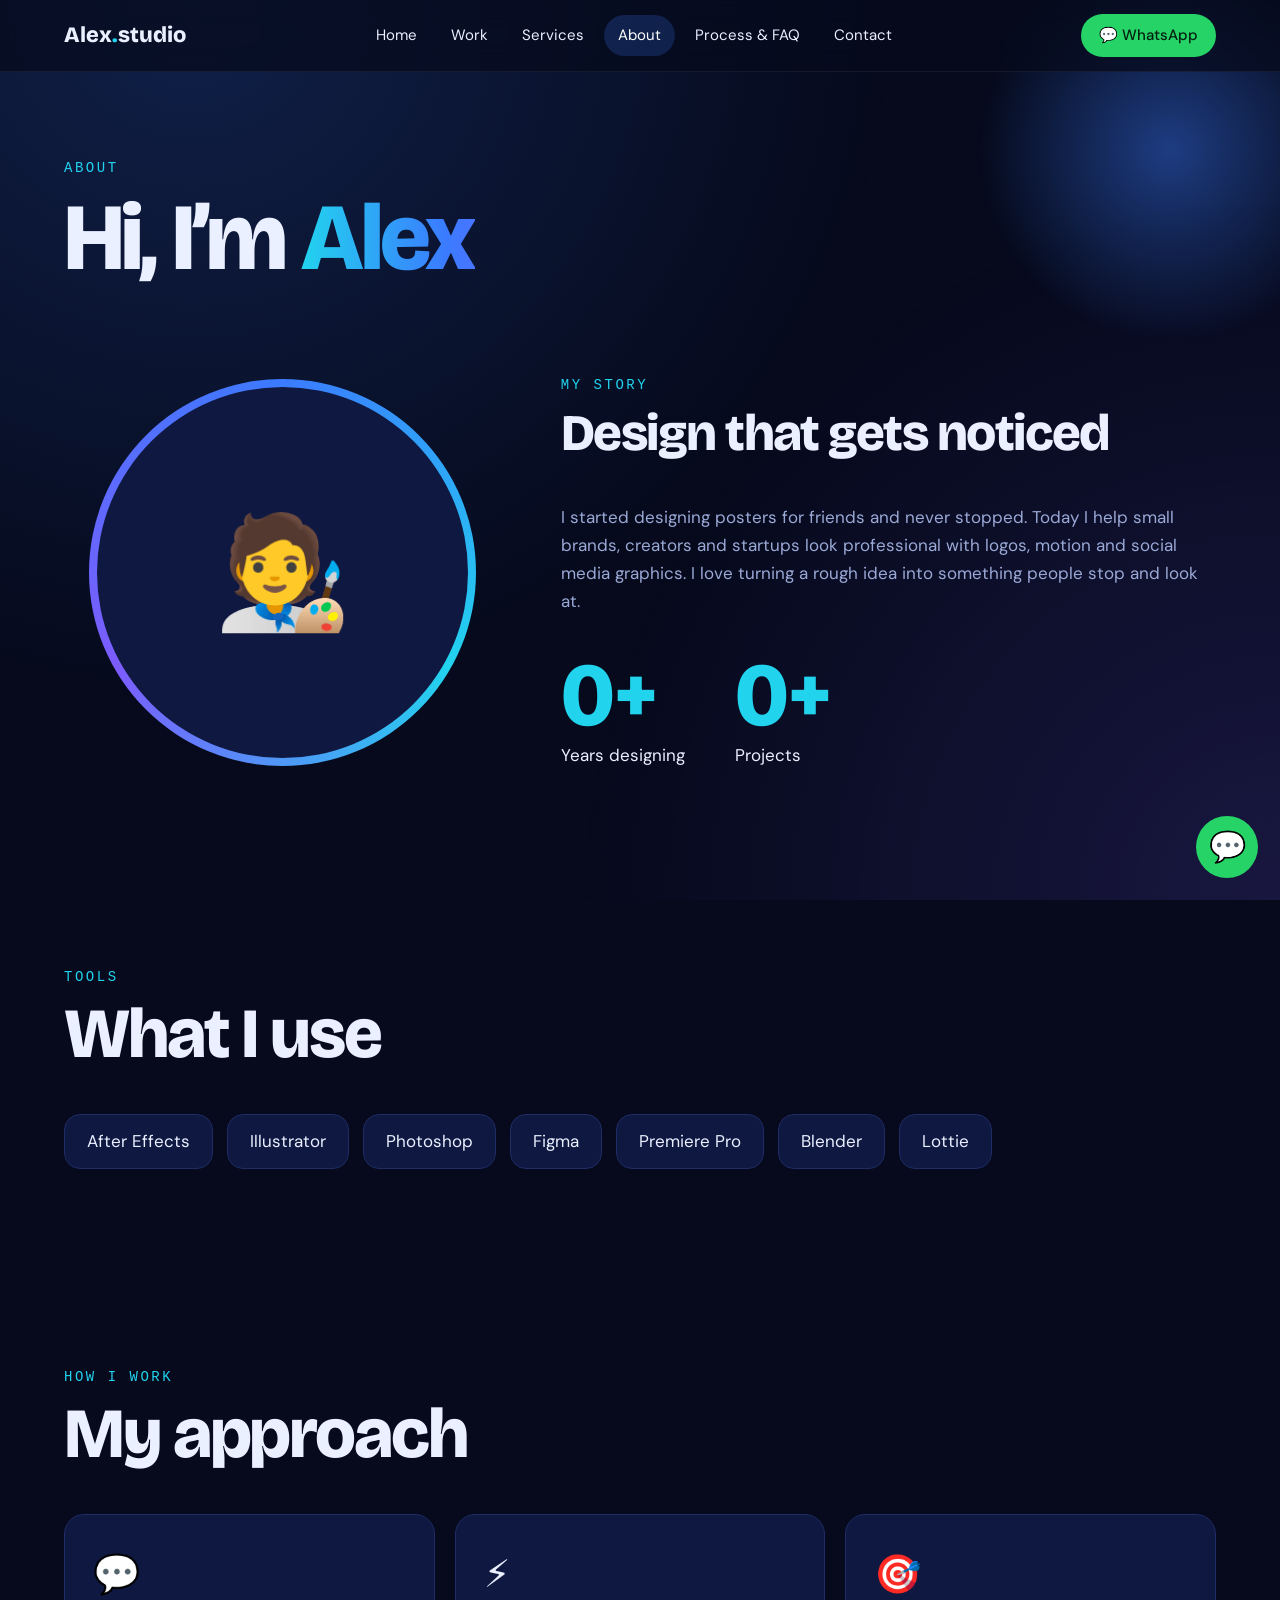
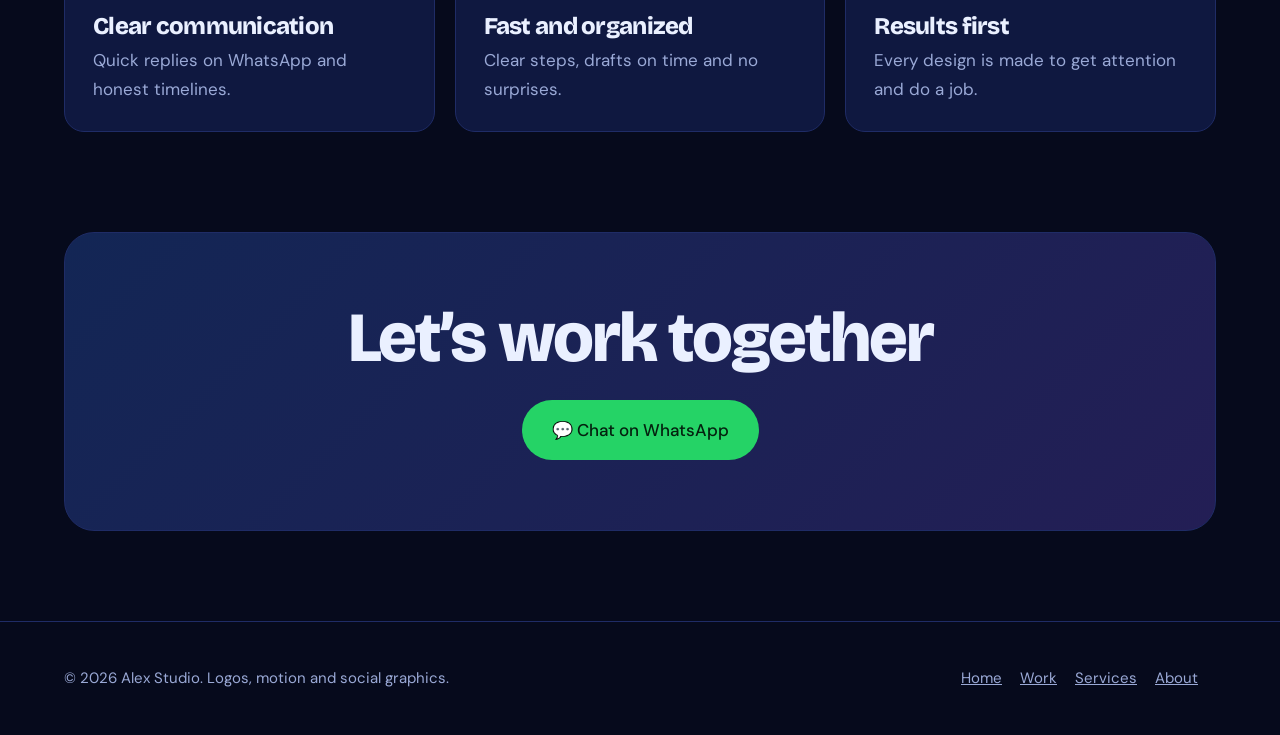
==== about.html @ ba4b5d7b "Add files via upload" ====
<!DOCTYPE html>
<html lang="en"><head><meta charset="utf-8"><meta name="viewport" content="width=device-width, initial-scale=1">
<title>About | Alex Studio</title>
<link href="https://fonts.googleapis.com/css2?family=Bricolage+Grotesque:opsz,wght@12..96,400;12..96,800&family=DM+Sans:wght@400;500&display=swap" rel="stylesheet">
<link rel="stylesheet" href="style.css"></head><body>
<div id="bar"></div>
<nav><a class="logo" href="index.html">Alex<i>.</i>studio</a><div class="links"><a href="index.html">Home</a><a href="work.html">Work</a><a href="services.html">Services</a><a href="about.html" aria-current=page>About</a><a href="process.html">Process & FAQ</a><a href="contact.html">Contact</a></div><a class="btn wa sm" href="https://wa.me/919999999999?text=Hi%21%20I%20saw%20your%20portfolio%20and%20want%20to%20work%20with%20you." target="_blank" rel="noopener">💬 WhatsApp</a></nav>
<header class="ph"><span class="kick">About</span><h1><span class="w" style="--i:0">Hi,</span> <span class="w" style="--i:1">I’m</span> <span class="w grad" style="--i:2">Alex</span> </h1></header>
<section class="sec" style="padding-top:20px"><div class="two"><div class="photo rv"><div>🧑‍🎨</div><!-- Use your photo: replace the line above with <img src="images/me.jpg" alt="Alex"> --></div>
<div class="rv"><span class="kick">My story</span><h2 style="font-size:clamp(30px,4vw,52px)">Design that gets noticed</h2><p>I started designing posters for friends and never stopped. Today I help small brands, creators and startups look professional with logos, motion and social media graphics. I love turning a rough idea into something people stop and look at.</p>
<div class="stats"><div class="rv"><b class="num" style="--t:5"></b>Years designing</div><div class="rv"><b class="num" style="--t:150"></b>Projects</div></div></div></div></section>
<section class="sec"><span class="kick rv">Tools</span><h2 class="rv">What I use</h2><div class="tools"><span style="--k:0">After Effects</span><span style="--k:1">Illustrator</span><span style="--k:2">Photoshop</span><span style="--k:3">Figma</span><span style="--k:4">Premiere Pro</span><span style="--k:5">Blender</span><span style="--k:6">Lottie</span></div></section>
<section class="sec"><span class="kick rv">How I work</span><h2 class="rv">My approach</h2><div class="how"><div class="rv"><span>💬</span><h3>Clear communication</h3><p>Quick replies on WhatsApp and honest timelines.</p></div><div class="rv"><span>⚡</span><h3>Fast and organized</h3><p>Clear steps, drafts on time and no surprises.</p></div><div class="rv"><span>🎯</span><h3>Results first</h3><p>Every design is made to get attention and do a job.</p></div></div></section><div class="cta-box rv"><h2>Let’s work together</h2><a class="btn wa" href="https://wa.me/919999999999?text=Let%E2%80%99s%20work%20together" target="_blank" rel="noopener">💬 Chat on WhatsApp</a></div>
<a class="wa-float" href="https://wa.me/919999999999?text=Hi%21%20I%20saw%20your%20portfolio%20and%20want%20to%20work%20with%20you." target="_blank" rel="noopener" aria-label="Chat on WhatsApp">💬</a>
<footer><div>© 2026 Alex Studio. Logos, motion and social graphics.</div><div><a href="index.html">Home</a><a href="work.html">Work</a><a href="services.html">Services</a><a href="about.html">About</a></div></footer>
</body></html>
---- style.css ----
/* ===== EASY SETUP: colors ===== */
:root{--bg:#060A1C;--card:#0F1840;--line:#1F2C66;--ink:#EAF0FF;--mut:#9AA9D6;--blue:#3B7BFF;--cyan:#22D3EE;--vio:#7C5CFF;--wa:#25D366;color-scheme:dark}
@property --n{syntax:'<integer>';initial-value:0;inherits:false}
*{box-sizing:border-box;margin:0}
html{scroll-behavior:smooth}
body{background:var(--bg);color:var(--ink);font:400 17px/1.65 'DM Sans',system-ui,sans-serif;overflow-x:hidden}
body::before{content:"";position:fixed;inset:0;z-index:-1;pointer-events:none;background:radial-gradient(circle at 15% 0,rgba(59,123,255,.2),transparent 50%),radial-gradient(circle at 100% 100%,rgba(124,92,255,.16),transparent 45%)}
h1,h2,h3,.d{font-family:'Bricolage Grotesque',Georgia,sans-serif;font-weight:800;line-height:1.02;letter-spacing:-.03em}
a{color:inherit}
p{color:var(--mut)}
/* progress + page transition */
#bar{position:fixed;top:0;left:0;height:4px;width:100%;background:linear-gradient(90deg,var(--blue),var(--cyan));transform:scaleX(0);transform-origin:left;z-index:90}
@supports (animation-timeline:scroll()){#bar{animation:grow linear both;animation-timeline:scroll()}}
@keyframes grow{to{transform:scaleX(1)}}
@view-transition{navigation:auto}
::view-transition-old(root){animation:.3s both vo}
::view-transition-new(root){animation:.5s cubic-bezier(.2,.9,.3,1) both vi}
@keyframes vo{to{opacity:0;transform:scale(.98)}}
@keyframes vi{from{opacity:0;transform:translateY(40px)}}
/* nav */
nav{position:fixed;top:0;left:0;right:0;z-index:80;display:flex;align-items:center;justify-content:space-between;gap:16px;padding:14px 5vw;background:rgba(6,10,28,.72);backdrop-filter:blur(14px);border-bottom:1px solid rgba(255,255,255,.06);view-transition-name:nav}
nav .logo{font:800 22px 'Bricolage Grotesque',sans-serif;text-decoration:none}
nav .logo i{font-style:normal;color:var(--cyan)}
nav .links{display:flex;gap:6px;overflow-x:auto;scrollbar-width:none}
nav .links a{padding:8px 14px;border-radius:99px;text-decoration:none;font-size:15px;white-space:nowrap;transition:background .3s,color .3s}
nav .links a:hover,nav a[aria-current]{background:rgba(59,123,255,.2);color:#fff}
/* buttons */
.btn{display:inline-flex;align-items:center;gap:10px;padding:16px 30px;border-radius:99px;font-weight:500;text-decoration:none;color:#fff;background:linear-gradient(135deg,var(--blue),var(--vio));position:relative;overflow:hidden;border:0;font-size:17px;cursor:pointer;font-family:inherit;transition:transform .3s cubic-bezier(.2,1.5,.4,1),box-shadow .3s}
.btn::after{content:"";position:absolute;top:0;left:-80%;width:50%;height:100%;background:linear-gradient(100deg,transparent,rgba(255,255,255,.4),transparent);transform:skewX(-20deg);transition:left .6s}
.btn:hover{transform:translateY(-4px) scale(1.04);box-shadow:0 14px 34px -8px var(--blue)}
.btn:hover::after{left:140%}
.btn.wa{background:var(--wa);color:#04210f}
.btn.wa:hover{box-shadow:0 14px 34px -8px var(--wa)}
.btn.ghost{background:none;border:2px solid var(--line)}
.btn.sm{padding:9px 18px;font-size:15px}
.wa-float{position:fixed;right:22px;bottom:22px;z-index:85;width:62px;height:62px;border-radius:50%;background:var(--wa);display:grid;place-items:center;font-size:30px;text-decoration:none;animation:pop .8s 1s cubic-bezier(.2,1.6,.4,1) both,ring 2s 2s infinite}
@keyframes pop{from{transform:scale(0)}}
@keyframes ring{0%{box-shadow:0 0 0 0 rgba(37,211,102,.7)}100%{box-shadow:0 0 0 24px rgba(37,211,102,0)}}
/* hero + reel */
.hero{min-height:100vh;min-height:100svh;display:flex;flex-direction:column;justify-content:center;padding:130px 5vw 90px;position:relative;overflow:hidden}
.hero>*:not(.reel){position:relative;z-index:2}
.reel{position:absolute;inset:0;z-index:0;overflow:hidden}
.reel::after{content:"";position:absolute;inset:0;background:linear-gradient(90deg,var(--bg) 5%,rgba(6,10,28,.55) 60%,rgba(6,10,28,.8)),linear-gradient(0deg,var(--bg),transparent 30%)}
.row{position:absolute;left:0;display:flex;gap:18px;width:max-content;animation:slide 42s linear infinite}
.r1{top:5%}.r2{top:36%;animation-direction:reverse;animation-duration:52s}.r3{top:67%;animation-duration:46s}
@keyframes slide{to{transform:translateX(-50%)}}
.fr{width:270px;height:160px;border-radius:14px;background:var(--g);display:grid;place-items:center;font-size:58px;opacity:.6;border:2px solid rgba(255,255,255,.1);animation:flick 4s infinite}
.fr:nth-child(2n){animation-delay:-1.3s}
@keyframes flick{50%{opacity:.4}}
.play{position:absolute;top:0;bottom:0;width:2px;background:var(--cyan);box-shadow:0 0 18px var(--cyan);z-index:1;animation:scan 9s linear infinite}
@keyframes scan{from{left:0}to{left:100%}}
.rec{position:absolute;top:96px;right:5vw;z-index:2;font:500 14px monospace;color:var(--cyan);letter-spacing:.1em}
.rec::before{content:"● ";color:#ff4d6d;animation:blink 1s steps(2) infinite}
@keyframes blink{50%{opacity:0}}
.hero h1,.ph h1{font-size:clamp(40px,7.4vw,112px);max-width:15em}
.w{display:inline-block;opacity:0;transform:translateY(60%) rotate(5deg);animation:wd .8s cubic-bezier(.2,1.4,.4,1) forwards;animation-delay:calc(var(--i)*90ms + 150ms)}
@keyframes wd{to{opacity:1;transform:none}}
.grad{background:linear-gradient(90deg,var(--cyan),var(--blue),var(--vio),var(--cyan));background-size:250% 100%;-webkit-background-clip:text;background-clip:text;color:transparent;animation:wd .8s forwards,shift 5s linear infinite}
@keyframes shift{to{background-position:250% 0}}
.sub{max-width:36ch;font-size:clamp(18px,2vw,23px);margin:26px 0 34px;opacity:0;animation:fade 1s 1.6s forwards}
.cta{display:flex;gap:14px;flex-wrap:wrap;opacity:0;animation:fade 1s 1.9s forwards}
@keyframes fade{to{opacity:1}}
/* sections */
.sec{padding:100px 5vw}
.kick{color:var(--cyan);font:500 14px monospace;letter-spacing:.18em;text-transform:uppercase;margin-bottom:14px;display:block}
h2{font-size:clamp(36px,5.5vw,76px);margin-bottom:44px}
.ph{padding:160px 5vw 70px;position:relative;overflow:hidden}
.ph::after{content:"";position:absolute;width:420px;height:420px;border-radius:50%;right:-100px;top:-60px;background:radial-gradient(var(--blue),transparent 65%);opacity:.45;animation:drift 9s ease-in-out infinite alternate}
@keyframes drift{to{transform:translate(-60px,50px) scale(1.2)}}
.ph p{max-width:46ch;margin-top:22px;font-size:20px}
/* marquee */
.mq{overflow:hidden;white-space:nowrap;border-block:1px solid var(--line);padding:18px 0;background:rgba(15,24,64,.5)}
.mq div{display:inline-block;animation:mq 28s linear infinite;font:800 26px 'Bricolage Grotesque',sans-serif;color:var(--mut)}
.mq:hover div{animation-play-state:paused}
@keyframes mq{to{transform:translateX(-50%)}}
/* scroll reveal */
@supports (animation-timeline:view()){.rv{animation:rv linear both;animation-timeline:view();animation-range:entry 0% entry 45%}}
@keyframes rv{from{opacity:0;transform:translateY(70px) scale(.95)}to{opacity:1;transform:none}}
/* work cards */
.grid{display:grid;grid-template-columns:repeat(auto-fill,minmax(min(100%,330px),1fr));gap:26px}
.card{display:block;text-decoration:none;border-radius:22px;background:var(--card);border:1px solid var(--line);overflow:hidden;transition:transform .4s cubic-bezier(.2,1.4,.4,1),box-shadow .4s,border-color .4s;animation:cardin .6s both}
@keyframes cardin{from{opacity:0;transform:scale(.9) translateY(30px)}}
.card:hover{transform:translateY(-12px) rotate(-1deg);border-color:var(--blue);box-shadow:0 30px 60px -25px var(--blue)}
.th{height:230px;background:var(--g);display:grid;place-items:center;font-size:92px;position:relative;overflow:hidden}
.th span{animation:fl 5s ease-in-out infinite}
.card:hover .th span{animation:fl 1.5s ease-in-out infinite}
@keyframes fl{50%{transform:translateY(-16px) rotate(8deg) scale(1.08)}}
.th::after{content:"";position:absolute;top:0;left:-80%;width:50%;height:100%;background:linear-gradient(100deg,transparent,rgba(255,255,255,.35),transparent);transform:skewX(-20deg);transition:left .7s}
.card:hover .th::after{left:140%}
.cb{padding:20px 24px 24px}
.tag{font:500 12px monospace;color:var(--cyan);letter-spacing:.1em;text-transform:uppercase}
.cb h3{font-size:26px;margin:6px 0 10px}
.cb em{font-style:normal;color:var(--blue);display:inline-block;transition:transform .3s}
.card:hover em{transform:translateX(8px)}
/* pure-CSS filters */
.fi{position:absolute;opacity:0;pointer-events:none}
.chips{display:flex;gap:10px;flex-wrap:wrap;margin-bottom:36px}
.chips label{padding:10px 22px;border-radius:99px;border:2px solid var(--line);cursor:pointer;transition:.3s}
.chips label:hover{border-color:var(--blue);transform:translateY(-3px)}
#f-all:checked~.chips [for=f-all],#f-gd:checked~.chips [for=f-gd],#f-mg:checked~.chips [for=f-mg],#f-la:checked~.chips [for=f-la],#f-sm:checked~.chips [for=f-sm]{background:var(--blue);border-color:var(--blue);color:#fff}
#f-gd:checked~.grid .card:not(.gd),#f-mg:checked~.grid .card:not(.mg),#f-la:checked~.grid .card:not(.la),#f-sm:checked~.grid .card:not(.sm){display:none}
/* services */
.svs{display:grid;gap:26px}
.sv{display:grid;grid-template-columns:1.1fr 1fr;gap:34px;padding:36px;border-radius:26px;background:var(--card);border:1px solid var(--line);position:relative;overflow:hidden;transition:border-color .4s,transform .4s}
.sv:hover{border-color:var(--cyan);transform:scale(1.01)}
.sv::before{content:"";position:absolute;width:300px;height:300px;left:-100px;top:-100px;background:radial-gradient(var(--blue),transparent 70%);opacity:0;transition:opacity .5s}
.sv:hover::before{opacity:.35}
.sv>*{position:relative}
.ic{font-size:54px;display:inline-block;animation:wig 3s ease-in-out infinite}
@keyframes wig{0%,100%{transform:rotate(0)}10%{transform:rotate(14deg)}20%{transform:rotate(-12deg)}30%{transform:rotate(0)}}
.sv h3{font-size:34px;margin:8px 0 10px}
.meta{display:flex;gap:12px;flex-wrap:wrap;margin:18px 0}
.meta b{padding:8px 16px;border-radius:99px;background:rgba(34,211,238,.12);color:var(--cyan);font-weight:500;font-size:15px}
.sv ul{list-style:none;padding:0;margin-bottom:20px}
.sv li{padding:6px 0 6px 32px;position:relative;opacity:0;animation:fade .5s forwards;animation-delay:calc(var(--k)*.12s + .3s)}
.sv li::before{content:"✓";position:absolute;left:0;color:var(--cyan);font-weight:700}
.sv h4{font:500 14px monospace;letter-spacing:.14em;color:var(--cyan);margin-bottom:8px}
.mini{display:grid;grid-template-columns:repeat(auto-fit,minmax(200px,1fr));gap:20px}
.mini a{padding:28px;border-radius:20px;background:var(--card);border:1px solid var(--line);text-decoration:none;transition:.35s}
.mini a:hover{transform:translateY(-10px);border-color:var(--cyan)}
.mini span{font-size:40px;display:block}.mini b{font:800 22px 'Bricolage Grotesque'}
/* about */
.two{display:grid;grid-template-columns:minmax(260px,.8fr) 1.2fr;gap:60px;align-items:center}
.photo{width:min(380px,85%);aspect-ratio:1;position:relative;margin:auto}
.photo::before{content:"";position:absolute;inset:-8px;border-radius:50%;background:conic-gradient(var(--blue),var(--cyan),var(--vio),var(--blue));animation:spin 6s linear infinite}
@keyframes spin{to{transform:rotate(360deg)}}
.photo>*{position:relative;width:100%;height:100%;border-radius:50%;object-fit:cover;background:var(--card);display:grid;place-items:center;font-size:110px}
.tools{display:flex;flex-wrap:wrap;gap:14px}
.tools span{padding:12px 22px;border-radius:16px;background:var(--card);border:1px solid var(--line);animation:fl 4s ease-in-out infinite;animation-delay:calc(var(--k)*-.6s);transition:border-color .3s}
.tools span:hover{border-color:var(--cyan)}
.how{display:grid;grid-template-columns:repeat(auto-fit,minmax(240px,1fr));gap:20px}
.how div,.info div{padding:28px;border-radius:20px;background:var(--card);border:1px solid var(--line);transition:.35s}
.how div:hover,.info div:hover{transform:translateY(-8px);border-color:var(--blue)}
.how span{font-size:38px}.how h3,.info h3{font-size:24px;margin:8px 0}
.stats{display:flex;flex-wrap:wrap;gap:50px;margin-top:36px}
.num{display:block;font:800 clamp(50px,7vw,90px)/1 'Bricolage Grotesque',sans-serif;color:var(--cyan);counter-reset:n var(--n);animation:count 1.8s ease-out both}
.num::before{content:counter(n) var(--s,"+")}
@supports (animation-timeline:view()){.num{animation-timeline:view();animation-range:entry 20% cover 30%}}
@keyframes count{from{--n:0}to{--n:var(--t)}}
/* process */
.steps{position:relative;max-width:820px;padding-left:76px}
.steps::before{content:"";position:absolute;left:27px;top:0;bottom:0;width:4px;border-radius:4px;background:linear-gradient(var(--blue),var(--cyan));transform-origin:top;transform:scaleY(1)}
@supports (animation-timeline:view()){.steps::before{animation:dr linear both;animation-timeline:view();animation-range:entry 10% cover 60%}}
@keyframes dr{from{transform:scaleY(0)}}
.step{position:relative;padding-bottom:46px;counter-increment:s}
.step::before{content:counter(s);position:absolute;left:-76px;top:0;width:58px;height:58px;border-radius:50%;background:var(--card);border:3px solid var(--cyan);display:grid;place-items:center;font:800 24px 'Bricolage Grotesque',sans-serif}
.step h3{font-size:30px;margin-bottom:6px}
@supports (animation-timeline:view()){.step{animation:rvl linear both;animation-timeline:view();animation-range:entry 0% entry 50%}}
@keyframes rvl{from{opacity:0;transform:translateX(-70px)}}
.info{display:grid;grid-template-columns:repeat(auto-fit,minmax(260px,1fr));gap:20px}
details{border:1px solid var(--line);border-radius:18px;background:var(--card);margin-bottom:14px;transition:border-color .3s;max-width:820px}
details:hover,details[open]{border-color:var(--blue)}
summary{padding:22px 26px;cursor:pointer;font:800 21px 'Bricolage Grotesque',sans-serif;list-style:none;display:flex;justify-content:space-between;gap:16px}
summary::-webkit-details-marker{display:none}
summary::after{content:"+";color:var(--cyan);font-size:30px;line-height:.8;transition:transform .4s}
details[open] summary::after{transform:rotate(135deg)}
details p{padding:0 26px 24px;animation:drop .5s both}
@keyframes drop{from{opacity:0;transform:translateY(-14px)}}
/* project page */
.hero2{height:min(46vh,420px);border-radius:26px;background:var(--g);display:grid;place-items:center;font-size:min(30vw,190px);margin-top:36px;overflow:hidden;position:relative}
.hero2 span{animation:fl 5s ease-in-out infinite}
.hero2::after{content:"";position:absolute;top:0;bottom:0;width:3px;background:#fff;opacity:.7;animation:scan 5s linear infinite}
.pn{display:flex;justify-content:space-between;gap:14px;flex-wrap:wrap;margin-top:40px}
.cta-box{text-align:center;padding:70px 5vw;margin:0 5vw 90px;border-radius:30px;background:linear-gradient(135deg,rgba(59,123,255,.25),rgba(124,92,255,.25));border:1px solid var(--line);position:relative;overflow:hidden}
.cta-box h2{margin-bottom:26px}
/* contact */
form{display:grid;gap:30px;max-width:620px}
.f{position:relative}
.f input,.f textarea{width:100%;background:none;border:0;border-bottom:3px solid var(--line);font:inherit;font-size:20px;padding:24px 0 8px;color:var(--ink);outline:0;resize:vertical}
.f label{position:absolute;left:0;top:24px;color:var(--mut);pointer-events:none;transition:.3s cubic-bezier(.2,1.4,.4,1);transform-origin:left}
.f input:focus+label,.f input:not(:placeholder-shown)+label,.f textarea:focus+label,.f textarea:not(:placeholder-shown)+label{transform:translateY(-26px) scale(.75);color:var(--cyan)}
.f::after{content:"";position:absolute;left:0;bottom:0;height:3px;width:100%;background:var(--cyan);transform:scaleX(0);transform-origin:left;transition:transform .45s}
.f:focus-within::after{transform:scaleX(1)}
.dot{display:inline-block;width:12px;height:12px;border-radius:50%;background:var(--wa);margin-right:10px;animation:ring 1.6s infinite}
.cgrid{display:grid;grid-template-columns:1fr 1fr;gap:60px}
.cl{display:grid;gap:14px;margin-top:26px}
.cl a{padding:18px 24px;border-radius:18px;background:var(--card);border:1px solid var(--line);text-decoration:none;transition:.3s}
.cl a:hover{transform:translateX(12px);border-color:var(--cyan)}
footer{border-top:1px solid var(--line);padding:44px 5vw;display:flex;justify-content:space-between;gap:20px;flex-wrap:wrap;color:var(--mut);font-size:15px}
footer a{margin-right:18px}
@media (max-width:780px){.sv,.two,.cgrid{grid-template-columns:1fr}.rec{display:none}nav .btn{display:none}}
@media (prefers-reduced-motion:reduce){*,*::before,*::after{animation:none!important;transition:none!important}.w,.sub,.cta,.sv li{opacity:1;transform:none}.num{--n:var(--t)}}
.grad{animation-delay:calc(var(--i)*90ms + 150ms),0s}
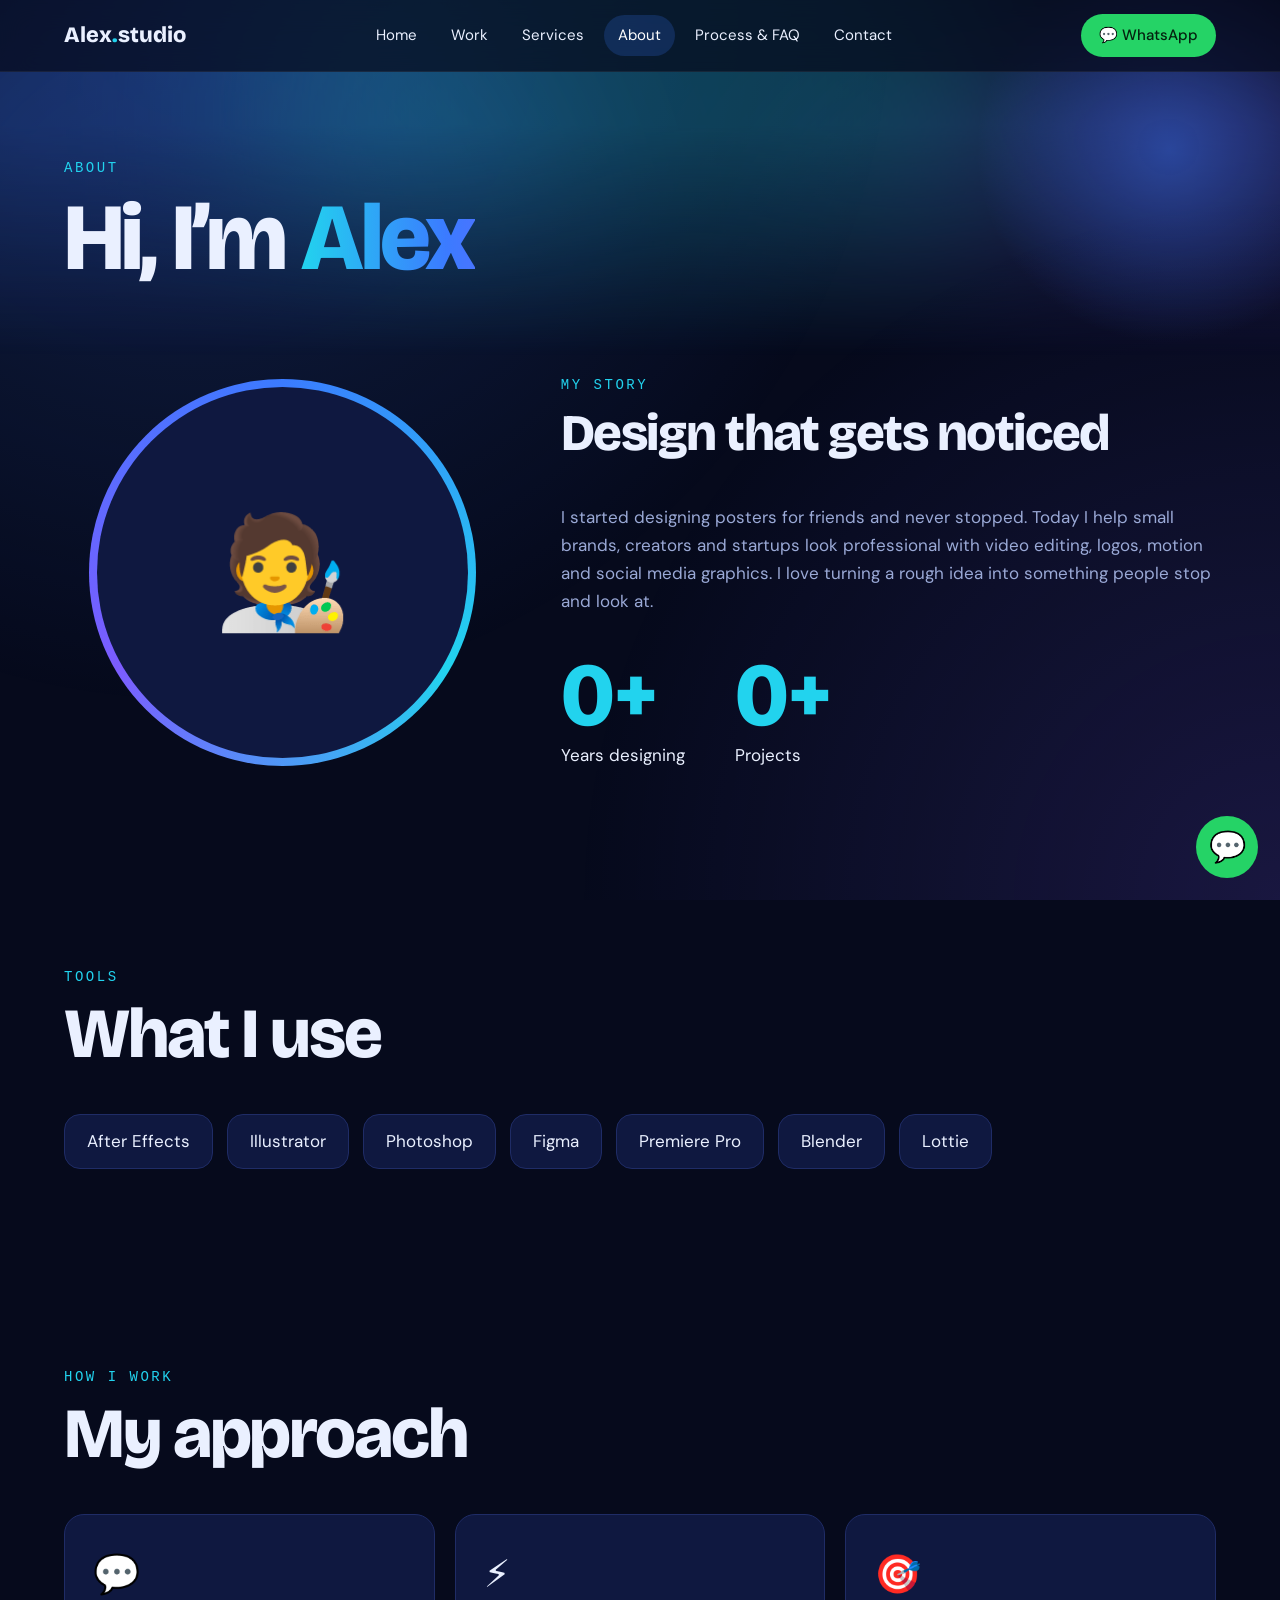
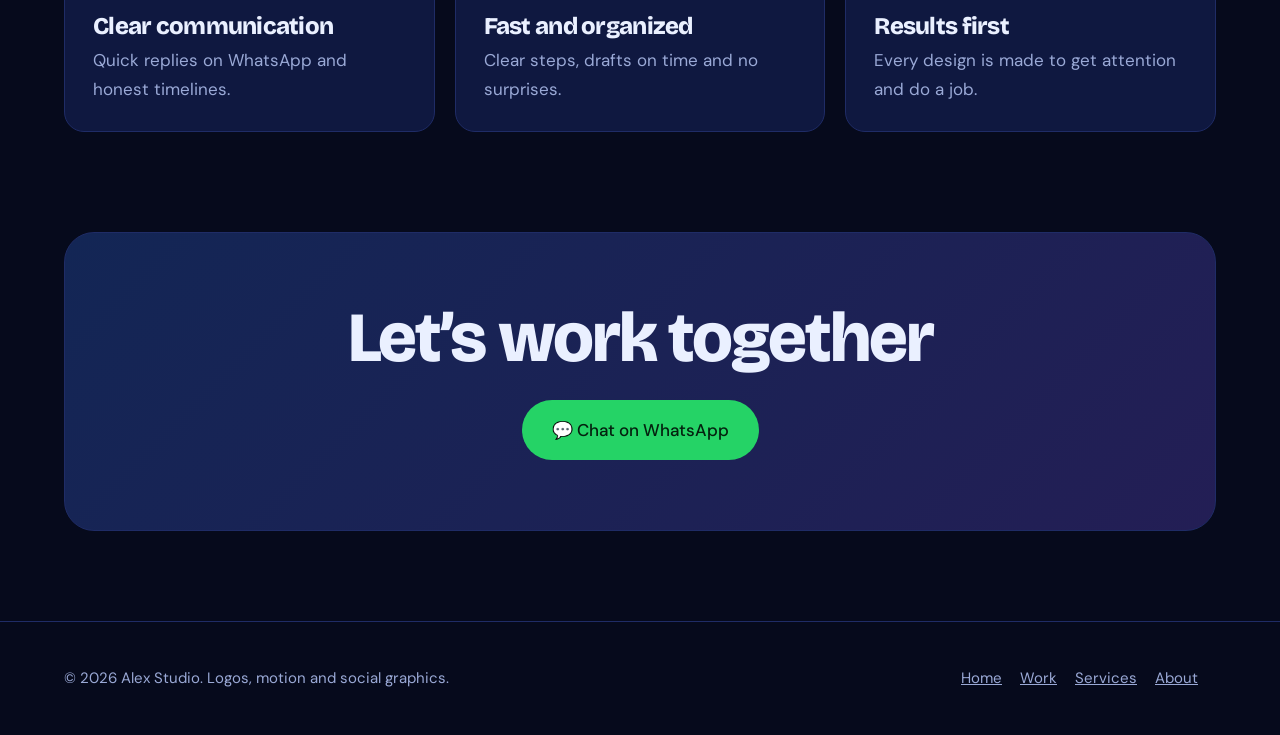
==== commit 5d6095a6: "Update site with animated backgrounds" ====
--- a/about.html
+++ b/about.html
@@ -5,9 +5,9 @@
 <link rel="stylesheet" href="style.css"></head><body>
 <div id="bar"></div>
 <nav><a class="logo" href="index.html">Alex<i>.</i>studio</a><div class="links"><a href="index.html">Home</a><a href="work.html">Work</a><a href="services.html">Services</a><a href="about.html" aria-current=page>About</a><a href="process.html">Process & FAQ</a><a href="contact.html">Contact</a></div><a class="btn wa sm" href="https://wa.me/919999999999?text=Hi%21%20I%20saw%20your%20portfolio%20and%20want%20to%20work%20with%20you." target="_blank" rel="noopener">💬 WhatsApp</a></nav>
-<header class="ph"><span class="kick">About</span><h1><span class="w" style="--i:0">Hi,</span> <span class="w" style="--i:1">I’m</span> <span class="w grad" style="--i:2">Alex</span> </h1></header>
+<header class="ph"><div class="scn a1 bgp"><i></i><i></i><i></i></div><span class="kick">About</span><h1><span class="w" style="--i:0">Hi,</span> <span class="w" style="--i:1">I’m</span> <span class="w grad" style="--i:2">Alex</span> </h1></header>
 <section class="sec" style="padding-top:20px"><div class="two"><div class="photo rv"><div>🧑‍🎨</div><!-- Use your photo: replace the line above with <img src="images/me.jpg" alt="Alex"> --></div>
-<div class="rv"><span class="kick">My story</span><h2 style="font-size:clamp(30px,4vw,52px)">Design that gets noticed</h2><p>I started designing posters for friends and never stopped. Today I help small brands, creators and startups look professional with logos, motion and social media graphics. I love turning a rough idea into something people stop and look at.</p>
+<div class="rv"><span class="kick">My story</span><h2 style="font-size:clamp(30px,4vw,52px)">Design that gets noticed</h2><p>I started designing posters for friends and never stopped. Today I help small brands, creators and startups look professional with video editing, logos, motion and social media graphics. I love turning a rough idea into something people stop and look at.</p>
 <div class="stats"><div class="rv"><b class="num" style="--t:5"></b>Years designing</div><div class="rv"><b class="num" style="--t:150"></b>Projects</div></div></div></div></section>
 <section class="sec"><span class="kick rv">Tools</span><h2 class="rv">What I use</h2><div class="tools"><span style="--k:0">After Effects</span><span style="--k:1">Illustrator</span><span style="--k:2">Photoshop</span><span style="--k:3">Figma</span><span style="--k:4">Premiere Pro</span><span style="--k:5">Blender</span><span style="--k:6">Lottie</span></div></section>
 <section class="sec"><span class="kick rv">How I work</span><h2 class="rv">My approach</h2><div class="how"><div class="rv"><span>💬</span><h3>Clear communication</h3><p>Quick replies on WhatsApp and honest timelines.</p></div><div class="rv"><span>⚡</span><h3>Fast and organized</h3><p>Clear steps, drafts on time and no surprises.</p></div><div class="rv"><span>🎯</span><h3>Results first</h3><p>Every design is made to get attention and do a job.</p></div></div></section><div class="cta-box rv"><h2>Let’s work together</h2><a class="btn wa" href="https://wa.me/919999999999?text=Let%E2%80%99s%20work%20together" target="_blank" rel="noopener">💬 Chat on WhatsApp</a></div>
--- a/style.css
+++ b/style.css
@@ -181,3 +181,40 @@
 @media (max-width:780px){.sv,.two,.cgrid{grid-template-columns:1fr}.rec{display:none}nav .btn{display:none}}
 @media (prefers-reduced-motion:reduce){*,*::before,*::after{animation:none!important;transition:none!important}.w,.sub,.cta,.sv li{opacity:1;transform:none}.num{--n:var(--t)}}
 .grad{animation-delay:calc(var(--i)*90ms + 150ms),0s}
+
+/* ===== 5 ANIMATED BACKGROUND SCENES ===== */
+.scn{position:absolute;inset:0;overflow:hidden;pointer-events:none}
+.hs{opacity:0;animation:cyc 30s infinite;animation-delay:calc(var(--s)*6s)}
+@keyframes cyc{0%{opacity:0}3%,20%{opacity:1}23%,100%{opacity:0}}
+.bgp{opacity:.5;-webkit-mask-image:linear-gradient(#000 35%,transparent);mask-image:linear-gradient(#000 35%,transparent)}
+.ph>*:not(.scn){position:relative;z-index:1}
+.vid{position:absolute;inset:0;width:100%;height:100%;object-fit:cover}
+.rec{width:290px;height:20px}
+.hl{position:absolute;right:0;white-space:nowrap;opacity:0;animation:cyc 30s infinite;animation-delay:calc(var(--s)*6s)}
+/* 1 aurora */
+.a1 i{position:absolute;width:60vmax;height:60vmax;border-radius:50%;filter:blur(90px);opacity:.5}
+.a1 i:nth-child(1){background:var(--blue);left:-15%;top:-30%;animation:d1 13s ease-in-out infinite alternate}
+.a1 i:nth-child(2){background:var(--vio);right:-20%;top:10%;animation:d2 17s ease-in-out infinite alternate}
+.a1 i:nth-child(3){background:var(--cyan);left:20%;bottom:-40%;animation:d3 15s ease-in-out infinite alternate}
+@keyframes d1{to{transform:translate(35vw,25vh) scale(1.25)}}
+@keyframes d2{to{transform:translate(-30vw,20vh) scale(.8)}}
+@keyframes d3{to{transform:translate(25vw,-25vh) scale(1.3)}}
+/* 2 editing timeline */
+.tr{position:absolute;left:0;display:flex;gap:10px;width:max-content;animation:slide var(--d) linear infinite}
+.tr b{display:block;width:var(--w);height:56px;border-radius:8px;background:var(--g);opacity:.6;border:1px solid rgba(255,255,255,.18)}
+/* 3 equalizer */
+.a3{display:flex;align-items:flex-end;gap:6px;padding:0 2vw}
+.a3 b{flex:1;height:calc(25% + var(--h)*1%);border-radius:6px 6px 0 0;background:linear-gradient(var(--cyan),var(--blue));opacity:.7;transform-origin:bottom;animation:eq var(--d) ease-in-out infinite alternate;animation-delay:calc(var(--k)*-.17s)}
+@keyframes eq{from{transform:scaleY(.1)}to{transform:scaleY(1)}}
+/* 4 pulse rings */
+.rg{position:absolute;left:68%;top:45%;width:12vmax;height:12vmax;border:2px solid var(--cyan);border-radius:50%;opacity:0;animation:rgo 7.2s linear infinite;animation-delay:calc(var(--k)*-1.2s)}
+@keyframes rgo{from{transform:translate(-50%,-50%) scale(.2);opacity:.9}to{transform:translate(-50%,-50%) scale(8);opacity:0}}
+.sq{position:absolute;left:68%;top:45%;width:26vmax;height:26vmax;margin:-13vmax 0 0 -13vmax;border:2px solid var(--vio);opacity:.6;animation:spin 22s linear infinite}
+.sq.r{width:16vmax;height:16vmax;margin:-8vmax 0 0 -8vmax;border-color:var(--blue);animation-direction:reverse;animation-duration:14s}
+/* 5 bokeh */
+.bk{position:absolute;bottom:-12%;left:calc(var(--x)*1%);width:var(--z);height:var(--z);border-radius:50%;background:radial-gradient(circle,rgba(34,211,238,.8),rgba(59,123,255,.25) 60%,transparent 70%);animation:rise var(--t) linear infinite;animation-delay:calc(var(--t)*var(--o)*-1)}
+@keyframes rise{to{transform:translateY(-125vh)}}
+/* video editing filter */
+#f-ve:checked~.chips [for=f-ve]{background:var(--blue);border-color:var(--blue);color:#fff}
+#f-ve:checked~.grid .card:not(.ve){display:none}
+@media (prefers-reduced-motion:reduce){.hs,.hl{opacity:0}.hs[style*="--s:0"],.hl[style*="--s:0"]{opacity:1}}
